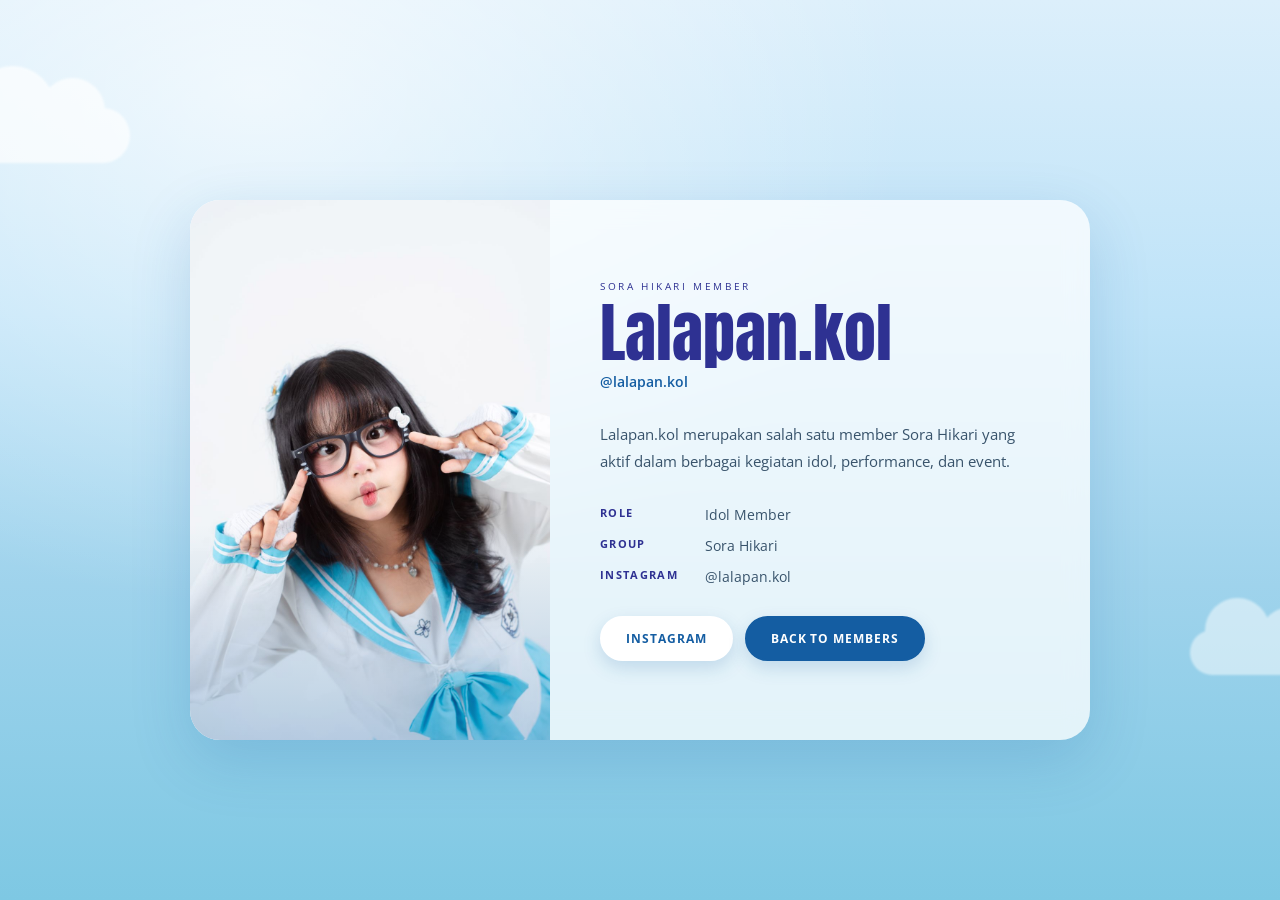
==== biodata/lalapan-kol.html @ f0369da0 "Sora Hikari" ====
<!DOCTYPE html>
<html lang="en">
<head>
  <meta charset="UTF-8">
  <meta name="viewport" content="width=device-width, initial-scale=1.0">

  <title>Lalapan.kol | Sora Hikari</title>

  <meta
    name="description"
    content="Lalapan.kol — Member Sora Hikari."
  >

  <link rel="preconnect" href="https://fonts.googleapis.com">
  <link rel="preconnect" href="https://fonts.gstatic.com" crossorigin>

  <link
    href="https://fonts.googleapis.com/css2?family=Anton&family=Open+Sans:wght@300;400;500;600;700&display=swap"
    rel="stylesheet"
  >

  <style>
    :root {
      --blue: #145da2;
      --dark-blue: #2e3192;
      --sky: #7ec8e3;
      --light-blue: #dceffb;
      --white: #ffffff;
      --ink: #17324d;
      --member-color: #4FA9DA;
    }

    * {
      margin: 0;
      padding: 0;
      box-sizing: border-box;
    }

    html {
      scroll-behavior: smooth;
    }

    body {
      font-family: 'Open Sans', sans-serif;
      color: var(--ink);
      background: var(--light-blue);
      min-height: 100vh;
    }

    /* ---------- PAGE ---------- */

    .member-page {
      min-height: 100vh;
      position: relative;
      overflow: hidden;

      background:
        radial-gradient(
          ellipse at 20% 10%,
          rgba(255,255,255,.65),
          transparent 45%
        ),
        linear-gradient(
          180deg,
          #DCEFFB 0%,
          #BEE3F8 35%,
          #9FD3EC 65%,
          #7EC8E3 100%
        );
    }

    /* ---------- CLOUDS ---------- */

    .cloud {
      position: absolute;
      background: #fff;
      border-radius: 100px;
      opacity: .7;
      filter: blur(1px);
      pointer-events: none;
    }

    .cloud::before,
    .cloud::after {
      content: "";
      position: absolute;
      background: #fff;
      border-radius: 100px;
    }

    .cloud-1 {
      width: 180px;
      height: 55px;
      top: 12%;
      left: -50px;
      animation: drift 55s linear infinite;
    }

    .cloud-1::before {
      width: 85px;
      height: 85px;
      top: -42px;
      left: 20px;
    }

    .cloud-1::after {
      width: 65px;
      height: 65px;
      top: -30px;
      right: 25px;
    }

    .cloud-2 {
      width: 140px;
      height: 45px;
      top: 70%;
      right: -50px;
      animation: driftReverse 70s linear infinite;
      opacity: .5;
    }

    .cloud-2::before {
      width: 65px;
      height: 65px;
      top: -32px;
      left: 15px;
    }

    .cloud-2::after {
      width: 50px;
      height: 50px;
      top: -22px;
      right: 18px;
    }

    @keyframes drift {
      from {
        transform: translateX(0);
      }
      to {
        transform: translateX(120vw);
      }
    }

    @keyframes driftReverse {
      from {
        transform: translateX(0);
      }
      to {
        transform: translateX(-120vw);
      }
    }

    /* ---------- CONTENT ---------- */

    .member-content {
      position: relative;
      z-index: 5;

      min-height: 100vh;

      display: flex;
      align-items: center;
      justify-content: center;

      padding: 100px 20px 60px;
    }

    .profile-wrapper {
      width: 100%;
      max-width: 900px;

      display: grid;
      grid-template-columns: 360px 1fr;

      background: rgba(255,255,255,.75);
      backdrop-filter: blur(12px);

      border-radius: 30px;
      overflow: hidden;

      box-shadow:
        0 20px 60px rgba(20,93,162,.18);
    }

    /* ---------- PHOTO ---------- */

    .profile-photo {
      min-height: 500px;
      position: relative;
      overflow: hidden;

      background: var(--member-color);
    }

    .profile-photo img {
      width: 100%;
      height: 100%;
      object-fit: cover;
      display: block;
    }

    .profile-photo::after {
      content: "";
      position: absolute;
      inset: 0;

      background:
        linear-gradient(
          180deg,
          transparent 60%,
          rgba(20,93,162,.25)
        );
    }

    /* ---------- BIODATA ---------- */

    .profile-info {
      padding: 55px 50px;

      display: flex;
      flex-direction: column;
      justify-content: center;
    }

    .eyebrow {
      font-size: .65rem;
      letter-spacing: .25em;
      text-transform: uppercase;

      color: var(--dark-blue);

      margin-bottom: 10px;
    }

    .profile-name {
      font-family: 'Anton', sans-serif;
      font-weight: 400;

      font-size: clamp(2.5rem, 5vw, 4.5rem);
      line-height: .95;

      color: var(--dark-blue);

      margin-bottom: 8px;
    }

    .profile-username {
      color: var(--blue);
      font-size: .9rem;
      font-weight: 600;

      margin-bottom: 30px;
    }

    .profile-bio {
      color: #38536b;
      font-size: .95rem;
      line-height: 1.8;

      max-width: 500px;

      margin-bottom: 30px;
    }

    /* ---------- DATA ---------- */

    .profile-data {
      display: grid;
      gap: 12px;

      margin-bottom: 30px;
    }

    .data-row {
      display: flex;
      gap: 15px;
    }

    .data-label {
      min-width: 90px;

      font-size: .7rem;
      font-weight: 700;

      letter-spacing: .12em;
      text-transform: uppercase;

      color: var(--dark-blue);
    }

    .data-value {
      font-size: .85rem;
      color: #38536b;
    }

    /* ---------- BUTTON ---------- */

    .profile-actions {
      display: flex;
      gap: 12px;
      flex-wrap: wrap;
    }

    .profile-btn {
      display: inline-flex;
      align-items: center;
      justify-content: center;

      padding: 12px 24px;

      border-radius: 50px;

      background: #fff;
      color: var(--blue);

      border: 2px solid #fff;

      text-decoration: none;

      font-size: .75rem;
      font-weight: 700;

      letter-spacing: .08em;
      text-transform: uppercase;

      box-shadow:
        0 7px 18px rgba(20,93,162,.18);

      transition: .3s ease;
    }

    .profile-btn:hover {
      transform: translateY(-3px);

      box-shadow:
        0 12px 25px rgba(20,93,162,.25);
    }

    .profile-btn.back {
      background: var(--blue);
      color: #fff;
      border-color: var(--blue);
    }

    /* ---------- MOBILE ---------- */

    @media (max-width: 700px) {

      .member-content {
        padding: 80px 15px 40px;
      }

      .profile-wrapper {
        grid-template-columns: 1fr;
        border-radius: 24px;
      }

      .profile-photo {
        min-height: 380px;
        height: 380px;
      }

      .profile-info {
        padding: 35px 25px 40px;
      }

      .profile-name {
        font-size: clamp(2.5rem, 13vw, 4rem);
      }

      .profile-bio {
        font-size: .85rem;
      }

      .data-row {
        flex-direction: column;
        gap: 3px;
      }

      .profile-actions {
        flex-direction: column;
      }

      .profile-btn {
        width: 100%;
      }
    }

    @media (max-width: 400px) {

      .profile-photo {
        height: 320px;
        min-height: 320px;
      }

      .profile-info {
        padding: 30px 20px;
      }

      .profile-name {
        font-size: 2.5rem;
      }
    }
  </style>
</head>

<body>

  <main class="member-page">

    <!-- DECORATION -->
    <div class="cloud cloud-1"></div>
    <div class="cloud cloud-2"></div>

    <!-- PROFILE -->
    <section class="member-content">

      <div class="profile-wrapper">

        <!-- PHOTO -->
        <div class="profile-photo">
          <img
            src="../MEMBER/lala.jpg"
            alt="Lalapan.kol - Sora Hikari"
          >
        </div>

        <!-- INFORMATION -->
        <div class="profile-info">

          <span class="eyebrow">
            Sora Hikari Member
          </span>

          <h1 class="profile-name">
            Lalapan.kol
          </h1>

          <div class="profile-username">
            @lalapan.kol
          </div>

          <p class="profile-bio">
            Lalapan.kol merupakan salah satu member
            Sora Hikari yang aktif dalam berbagai kegiatan
            idol, performance, dan event.
          </p>

          <div class="profile-data">

            <div class="data-row">
              <span class="data-label">Role</span>
              <span class="data-value">
                Idol Member
              </span>
            </div>

            <div class="data-row">
              <span class="data-label">Group</span>
              <span class="data-value">
                Sora Hikari
              </span>
            </div>

            <div class="data-row">
              <span class="data-label">Instagram</span>
              <span class="data-value">
                @lalapan.kol
              </span>
            </div>

          </div>

          <div class="profile-actions">

            <a
              class="profile-btn"
              href="https://www.instagram.com/lalapan.kol/"
              target="_blank"
              rel="noopener noreferrer"
            >
              Instagram
            </a>

            <a
              class="profile-btn back"
              href="../index.html#members"
            >
              Back to Members
            </a>

          </div>

        </div>

      </div>

    </section>

  </main>

</body>
</html>
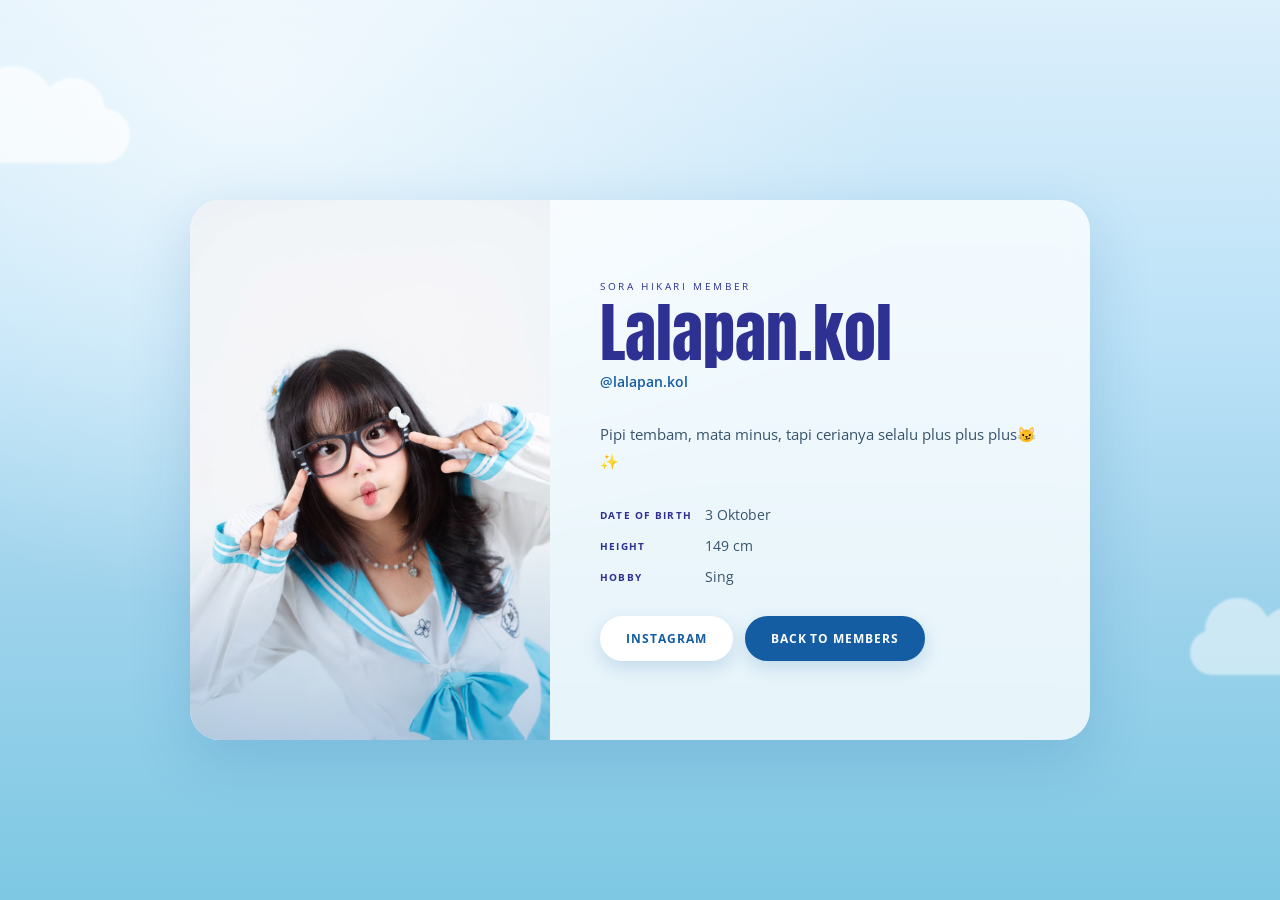
==== commit 103a03ab: "Sora Hikari" ====
--- a/biodata/lalapan-kol.html
+++ b/biodata/lalapan-kol.html
@@ -5,500 +5,89 @@
   <meta name="viewport" content="width=device-width, initial-scale=1.0">
 
   <title>Lalapan.kol | Sora Hikari</title>
-
-  <meta
-    name="description"
-    content="Lalapan.kol — Member Sora Hikari."
-  >
+  <meta name="description" content="Lalapan.kol — Member Sora Hikari.">
 
   <link rel="preconnect" href="https://fonts.googleapis.com">
   <link rel="preconnect" href="https://fonts.gstatic.com" crossorigin>
 
-  <link
-    href="https://fonts.googleapis.com/css2?family=Anton&family=Open+Sans:wght@300;400;500;600;700&display=swap"
-    rel="stylesheet"
-  >
+  <link href="https://fonts.googleapis.com/css2?family=Anton&family=Open+Sans:wght@300;400;500;600;700&display=swap" rel="stylesheet">
 
-  <style>
-    :root {
-      --blue: #145da2;
-      --dark-blue: #2e3192;
-      --sky: #7ec8e3;
-      --light-blue: #dceffb;
-      --white: #ffffff;
-      --ink: #17324d;
-      --member-color: #4FA9DA;
-    }
-
-    * {
-      margin: 0;
-      padding: 0;
-      box-sizing: border-box;
-    }
-
-    html {
-      scroll-behavior: smooth;
-    }
-
-    body {
-      font-family: 'Open Sans', sans-serif;
-      color: var(--ink);
-      background: var(--light-blue);
-      min-height: 100vh;
-    }
-
-    /* ---------- PAGE ---------- */
-
-    .member-page {
-      min-height: 100vh;
-      position: relative;
-      overflow: hidden;
-
-      background:
-        radial-gradient(
-          ellipse at 20% 10%,
-          rgba(255,255,255,.65),
-          transparent 45%
-        ),
-        linear-gradient(
-          180deg,
-          #DCEFFB 0%,
-          #BEE3F8 35%,
-          #9FD3EC 65%,
-          #7EC8E3 100%
-        );
-    }
-
-    /* ---------- CLOUDS ---------- */
-
-    .cloud {
-      position: absolute;
-      background: #fff;
-      border-radius: 100px;
-      opacity: .7;
-      filter: blur(1px);
-      pointer-events: none;
-    }
-
-    .cloud::before,
-    .cloud::after {
-      content: "";
-      position: absolute;
-      background: #fff;
-      border-radius: 100px;
-    }
-
-    .cloud-1 {
-      width: 180px;
-      height: 55px;
-      top: 12%;
-      left: -50px;
-      animation: drift 55s linear infinite;
-    }
-
-    .cloud-1::before {
-      width: 85px;
-      height: 85px;
-      top: -42px;
-      left: 20px;
-    }
-
-    .cloud-1::after {
-      width: 65px;
-      height: 65px;
-      top: -30px;
-      right: 25px;
-    }
-
-    .cloud-2 {
-      width: 140px;
-      height: 45px;
-      top: 70%;
-      right: -50px;
-      animation: driftReverse 70s linear infinite;
-      opacity: .5;
-    }
-
-    .cloud-2::before {
-      width: 65px;
-      height: 65px;
-      top: -32px;
-      left: 15px;
-    }
-
-    .cloud-2::after {
-      width: 50px;
-      height: 50px;
-      top: -22px;
-      right: 18px;
-    }
-
-    @keyframes drift {
-      from {
-        transform: translateX(0);
-      }
-      to {
-        transform: translateX(120vw);
-      }
-    }
-
-    @keyframes driftReverse {
-      from {
-        transform: translateX(0);
-      }
-      to {
-        transform: translateX(-120vw);
-      }
-    }
-
-    /* ---------- CONTENT ---------- */
-
-    .member-content {
-      position: relative;
-      z-index: 5;
-
-      min-height: 100vh;
-
-      display: flex;
-      align-items: center;
-      justify-content: center;
-
-      padding: 100px 20px 60px;
-    }
-
-    .profile-wrapper {
-      width: 100%;
-      max-width: 900px;
-
-      display: grid;
-      grid-template-columns: 360px 1fr;
-
-      background: rgba(255,255,255,.75);
-      backdrop-filter: blur(12px);
-
-      border-radius: 30px;
-      overflow: hidden;
-
-      box-shadow:
-        0 20px 60px rgba(20,93,162,.18);
-    }
-
-    /* ---------- PHOTO ---------- */
-
-    .profile-photo {
-      min-height: 500px;
-      position: relative;
-      overflow: hidden;
-
-      background: var(--member-color);
-    }
-
-    .profile-photo img {
-      width: 100%;
-      height: 100%;
-      object-fit: cover;
-      display: block;
-    }
-
-    .profile-photo::after {
-      content: "";
-      position: absolute;
-      inset: 0;
-
-      background:
-        linear-gradient(
-          180deg,
-          transparent 60%,
-          rgba(20,93,162,.25)
-        );
-    }
-
-    /* ---------- BIODATA ---------- */
-
-    .profile-info {
-      padding: 55px 50px;
-
-      display: flex;
-      flex-direction: column;
-      justify-content: center;
-    }
-
-    .eyebrow {
-      font-size: .65rem;
-      letter-spacing: .25em;
-      text-transform: uppercase;
-
-      color: var(--dark-blue);
-
-      margin-bottom: 10px;
-    }
-
-    .profile-name {
-      font-family: 'Anton', sans-serif;
-      font-weight: 400;
-
-      font-size: clamp(2.5rem, 5vw, 4.5rem);
-      line-height: .95;
-
-      color: var(--dark-blue);
-
-      margin-bottom: 8px;
-    }
-
-    .profile-username {
-      color: var(--blue);
-      font-size: .9rem;
-      font-weight: 600;
-
-      margin-bottom: 30px;
-    }
-
-    .profile-bio {
-      color: #38536b;
-      font-size: .95rem;
-      line-height: 1.8;
-
-      max-width: 500px;
-
-      margin-bottom: 30px;
-    }
-
-    /* ---------- DATA ---------- */
-
-    .profile-data {
-      display: grid;
-      gap: 12px;
-
-      margin-bottom: 30px;
-    }
-
-    .data-row {
-      display: flex;
-      gap: 15px;
-    }
-
-    .data-label {
-      min-width: 90px;
-
-      font-size: .7rem;
-      font-weight: 700;
-
-      letter-spacing: .12em;
-      text-transform: uppercase;
-
-      color: var(--dark-blue);
-    }
-
-    .data-value {
-      font-size: .85rem;
-      color: #38536b;
-    }
-
-    /* ---------- BUTTON ---------- */
-
-    .profile-actions {
-      display: flex;
-      gap: 12px;
-      flex-wrap: wrap;
-    }
-
-    .profile-btn {
-      display: inline-flex;
-      align-items: center;
-      justify-content: center;
-
-      padding: 12px 24px;
-
-      border-radius: 50px;
-
-      background: #fff;
-      color: var(--blue);
-
-      border: 2px solid #fff;
-
-      text-decoration: none;
-
-      font-size: .75rem;
-      font-weight: 700;
-
-      letter-spacing: .08em;
-      text-transform: uppercase;
-
-      box-shadow:
-        0 7px 18px rgba(20,93,162,.18);
-
-      transition: .3s ease;
-    }
-
-    .profile-btn:hover {
-      transform: translateY(-3px);
-
-      box-shadow:
-        0 12px 25px rgba(20,93,162,.25);
-    }
-
-    .profile-btn.back {
-      background: var(--blue);
-      color: #fff;
-      border-color: var(--blue);
-    }
-
-    /* ---------- MOBILE ---------- */
-
-    @media (max-width: 700px) {
-
-      .member-content {
-        padding: 80px 15px 40px;
-      }
-
-      .profile-wrapper {
-        grid-template-columns: 1fr;
-        border-radius: 24px;
-      }
-
-      .profile-photo {
-        min-height: 380px;
-        height: 380px;
-      }
-
-      .profile-info {
-        padding: 35px 25px 40px;
-      }
-
-      .profile-name {
-        font-size: clamp(2.5rem, 13vw, 4rem);
-      }
-
-      .profile-bio {
-        font-size: .85rem;
-      }
-
-      .data-row {
-        flex-direction: column;
-        gap: 3px;
-      }
-
-      .profile-actions {
-        flex-direction: column;
-      }
-
-      .profile-btn {
-        width: 100%;
-      }
-    }
-
-    @media (max-width: 400px) {
-
-      .profile-photo {
-        height: 320px;
-        min-height: 320px;
-      }
-
-      .profile-info {
-        padding: 30px 20px;
-      }
-
-      .profile-name {
-        font-size: 2.5rem;
-      }
-    }
-  </style>
+  <link rel="stylesheet" href="biodata.css">
 </head>
 
 <body>
 
-  <main class="member-page">
+<main class="member-page">
 
-    <!-- DECORATION -->
-    <div class="cloud cloud-1"></div>
-    <div class="cloud cloud-2"></div>
+  <div class="cloud cloud-1"></div>
+  <div class="cloud cloud-2"></div>
 
-    <!-- PROFILE -->
-    <section class="member-content">
+  <section class="member-content">
 
-      <div class="profile-wrapper">
+    <div class="profile-wrapper">
 
-        <!-- PHOTO -->
-        <div class="profile-photo">
-          <img
-            src="../MEMBER/lala.jpg"
-            alt="Lalapan.kol - Sora Hikari"
-          >
-        </div>
+      <div class="profile-photo">
+        <img src="../MEMBER/lala.jpg" alt="Lalapan.kol - Sora Hikari">
+      </div>
 
-        <!-- INFORMATION -->
-        <div class="profile-info">
+      <div class="profile-info">
 
-          <span class="eyebrow">
-            Sora Hikari Member
-          </span>
+        <span class="eyebrow">Sora Hikari Member</span>
 
-          <h1 class="profile-name">
-            Lalapan.kol
-          </h1>
+        <h1 class="profile-name">Lalapan.kol</h1>
 
-          <div class="profile-username">
-            @lalapan.kol
-          </div>
+        <div class="profile-username">@lalapan.kol</div>
 
-          <p class="profile-bio">
-            Lalapan.kol merupakan salah satu member
-            Sora Hikari yang aktif dalam berbagai kegiatan
-            idol, performance, dan event.
-          </p>
+        <p class="profile-bio">
+          Pipi tembam, mata minus, tapi cerianya selalu plus plus plus😼✨
+        </p>
 
-          <div class="profile-data">
+        <div class="profile-data">
 
-            <div class="data-row">
-              <span class="data-label">Role</span>
+           <div class="data-row">
+              <span class="data-label">Date of Birth</span>
               <span class="data-value">
-                Idol Member
+                3 Oktober
               </span>
             </div>
 
             <div class="data-row">
-              <span class="data-label">Group</span>
+              <span class="data-label">Height</span>
               <span class="data-value">
-                Sora Hikari
+                149 cm
               </span>
             </div>
 
             <div class="data-row">
-              <span class="data-label">Instagram</span>
+              <span class="data-label">Hobby</span>
               <span class="data-value">
-                @lalapan.kol
+                Sing
               </span>
             </div>
 
-          </div>
+        </div>
+        <div class="profile-actions">
 
-          <div class="profile-actions">
+          <a class="profile-btn"
+             href="https://www.instagram.com/lalapan.kol/"
+             target="_blank"
+             rel="noopener noreferrer">
+            Instagram
+          </a>
 
-            <a
-              class="profile-btn"
-              href="https://www.instagram.com/lalapan.kol/"
-              target="_blank"
-              rel="noopener noreferrer"
-            >
-              Instagram
-            </a>
-
-            <a
-              class="profile-btn back"
-              href="../index.html#members"
-            >
-              Back to Members
-            </a>
-
-          </div>
+          <a class="profile-btn back" href="../index.html#members">
+            Back to Members
+          </a>
 
         </div>
 
       </div>
 
-    </section>
+    </div>
 
-  </main>
+  </section>
+
+</main>
 
 </body>
 </html>
--- a/biodata/biodata.css
+++ b/biodata/biodata.css
@@ -0,0 +1,382 @@
+:root {
+  --blue: #145da2;
+  --dark-blue: #2e3192;
+  --sky: #7ec8e3;
+  --light-blue: #dceffb;
+  --white: #ffffff;
+  --ink: #17324d;
+}
+
+* {
+  margin: 0;
+  padding: 0;
+  box-sizing: border-box;
+}
+
+html {
+  scroll-behavior: smooth;
+}
+
+body {
+  font-family: 'Open Sans', sans-serif;
+  color: var(--ink);
+  background: var(--light-blue);
+  min-height: 100vh;
+}
+
+.member-page {
+  min-height: 100vh;
+  position: relative;
+  overflow: hidden;
+
+  background:
+    radial-gradient(
+      ellipse at 20% 10%,
+      rgba(255,255,255,.65),
+      transparent 45%
+    ),
+    linear-gradient(
+      180deg,
+      #DCEFFB 0%,
+      #BEE3F8 35%,
+      #9FD3EC 65%,
+      #7EC8E3 100%
+    );
+}
+
+/* ---------- CLOUD ---------- */
+
+.cloud {
+  position: absolute;
+  background: #fff;
+  border-radius: 100px;
+  opacity: .7;
+  filter: blur(1px);
+  pointer-events: none;
+}
+
+.cloud::before,
+.cloud::after {
+  content: "";
+  position: absolute;
+  background: #fff;
+  border-radius: 100px;
+}
+
+.cloud-1 {
+  width: 180px;
+  height: 55px;
+  top: 12%;
+  left: -50px;
+  animation: drift 55s linear infinite;
+}
+
+.cloud-1::before {
+  width: 85px;
+  height: 85px;
+  top: -42px;
+  left: 20px;
+}
+
+.cloud-1::after {
+  width: 65px;
+  height: 65px;
+  top: -30px;
+  right: 25px;
+}
+
+.cloud-2 {
+  width: 140px;
+  height: 45px;
+  top: 70%;
+  right: -50px;
+  animation: driftReverse 70s linear infinite;
+  opacity: .5;
+}
+
+.cloud-2::before {
+  width: 65px;
+  height: 65px;
+  top: -32px;
+  left: 15px;
+}
+
+.cloud-2::after {
+  width: 50px;
+  height: 50px;
+  top: -22px;
+  right: 18px;
+}
+
+@keyframes drift {
+  from {
+    transform: translateX(0);
+  }
+
+  to {
+    transform: translateX(120vw);
+  }
+}
+
+@keyframes driftReverse {
+  from {
+    transform: translateX(0);
+  }
+
+  to {
+    transform: translateX(-120vw);
+  }
+}
+
+/* ---------- CONTENT ---------- */
+
+.member-content {
+  position: relative;
+  z-index: 5;
+
+  min-height: 100vh;
+
+  display: flex;
+  align-items: center;
+  justify-content: center;
+
+  padding: 100px 20px 60px;
+}
+
+.profile-wrapper {
+  width: 100%;
+  max-width: 900px;
+
+  display: grid;
+  grid-template-columns: 360px 1fr;
+
+  background: rgba(255,255,255,.78);
+  backdrop-filter: blur(12px);
+
+  border-radius: 30px;
+  overflow: hidden;
+
+  box-shadow:
+    0 20px 60px rgba(20,93,162,.18);
+}
+
+/* ---------- PHOTO ---------- */
+
+.profile-photo {
+  min-height: 500px;
+  position: relative;
+  overflow: hidden;
+
+  background: #145da2;
+}
+
+.profile-photo img {
+  width: 100%;
+  height: 100%;
+  object-fit: cover;
+  display: block;
+}
+
+.profile-photo::after {
+  content: "";
+  position: absolute;
+  inset: 0;
+
+  background:
+    linear-gradient(
+      180deg,
+      transparent 60%,
+      rgba(20,93,162,.25)
+    );
+}
+
+/* ---------- INFO ---------- */
+
+.profile-info {
+  padding: 55px 50px;
+
+  display: flex;
+  flex-direction: column;
+  justify-content: center;
+}
+
+.eyebrow {
+  font-size: .65rem;
+  letter-spacing: .25em;
+  text-transform: uppercase;
+
+  color: var(--dark-blue);
+
+  margin-bottom: 10px;
+}
+
+.profile-name {
+  font-family: 'Anton', sans-serif;
+  font-weight: 400;
+
+  font-size: clamp(2.5rem, 5vw, 4.5rem);
+  line-height: .95;
+
+  color: var(--dark-blue);
+
+  margin-bottom: 8px;
+}
+
+.profile-username {
+  color: var(--blue);
+
+  font-size: .9rem;
+  font-weight: 600;
+
+  margin-bottom: 30px;
+}
+
+.profile-bio {
+  color: #38536b;
+
+  font-size: .95rem;
+  line-height: 1.8;
+
+  max-width: 500px;
+
+  margin-bottom: 30px;
+}
+
+/* ---------- DATA ---------- */
+
+.profile-data {
+  display: flex;
+  flex-direction: column;
+  gap: 12px;
+  margin-bottom: 30px;
+}
+
+.data-row {
+  display: grid;
+  grid-template-columns: 90px 1fr;
+  align-items: center;
+  gap: 15px;
+}
+
+.data-label {
+  font-size: .65rem;
+  font-weight: 700;
+  letter-spacing: .12em;
+  text-transform: uppercase;
+  color: var(--dark-blue);
+  white-space: nowrap;
+}
+
+.data-value {
+  font-size: .85rem;
+  color: #38536b;
+}
+
+/* ---------- BUTTON ---------- */
+
+.profile-actions {
+  display: flex;
+  gap: 12px;
+  flex-wrap: wrap;
+}
+
+.profile-btn {
+  display: inline-flex;
+  align-items: center;
+  justify-content: center;
+
+  padding: 12px 24px;
+
+  border-radius: 50px;
+
+  background: #fff;
+  color: #145da2;
+
+  border: 2px solid #fff;
+
+  text-decoration: none;
+
+  font-size: .75rem;
+  font-weight: 700;
+
+  letter-spacing: .08em;
+  text-transform: uppercase;
+
+  box-shadow:
+    0 7px 18px rgba(20,93,162,.18);
+
+  transition: all .3s ease;
+}
+
+.profile-btn:hover {
+  transform: translateY(-3px);
+
+  box-shadow:
+    0 12px 25px rgba(20,93,162,.25);
+}
+
+.profile-btn.back {
+  background: #145da2;
+  color: #fff;
+  border-color: #145da2;
+}
+
+/* ---------- MOBILE ---------- */
+
+@media (max-width: 700px) {
+
+  .member-content {
+    padding: 80px 15px 40px;
+  }
+
+  .profile-wrapper {
+    grid-template-columns: 1fr;
+    border-radius: 24px;
+  }
+
+  .profile-photo {
+    min-height: 380px;
+    height: 380px;
+  }
+
+  .profile-info {
+    padding: 35px 25px 40px;
+  }
+
+  .profile-name {
+    font-size: clamp(2.5rem, 13vw, 4rem);
+  }
+
+  .profile-bio {
+    font-size: .85rem;
+  }
+
+  .data-row {
+    flex-direction: column;
+    gap: 3px;
+  }
+
+  .profile-actions {
+    flex-direction: column;
+  }
+
+  .profile-btn {
+    width: 100%;
+  }
+}
+
+@media (max-width: 400px) {
+
+  .profile-photo {
+    height: 320px;
+    min-height: 320px;
+  }
+
+  .profile-info {
+    padding: 30px 20px;
+  }
+
+  .profile-name {
+    font-size: 2.5rem;
+  }
+}
